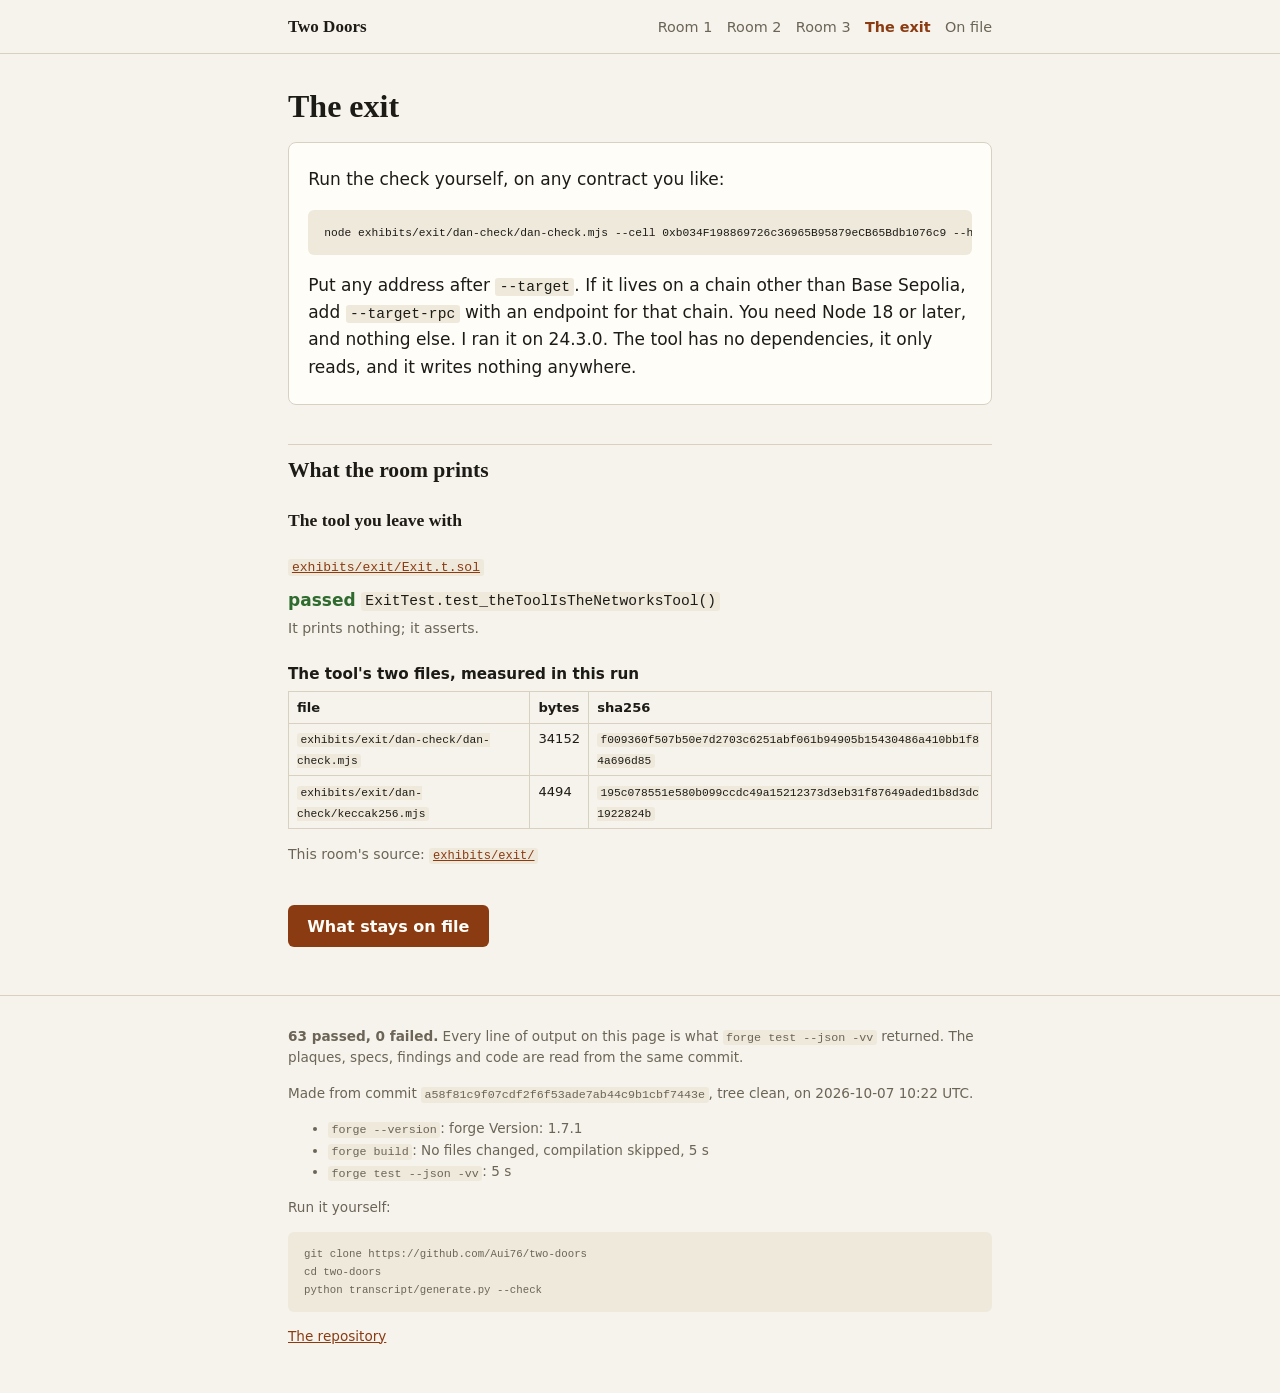
==== transcript/site/exit.html @ e461af33 "The transcript and the walk are made from a58f81c generate.py ran from a clean tree at a58f81c on 20" ====
<!doctype html>
<html lang="en">
<head>
<meta charset="utf-8">
<meta name="viewport" content="width=device-width, initial-scale=1">
<title>The exit · Two Doors</title>
<meta name="description" content="A museum where you stand inside a real hack at the block before it happened and find the loophole yourself.">
<link rel="stylesheet" href="style.css">
<script>document.documentElement.className = "js";</script>
<script src="walk.js" defer></script>
</head>
<body>
<header><div class="bar"><a class="home" href="index.html">Two Doors</a><nav><a href="room-1.html">Room 1</a><a href="room-2.html">Room 2</a><a href="room-3.html">Room 3</a><a href="exit.html" aria-current="page">The exit</a><a href="record.html">On file</a></nav></div></header>
<main>
<h1>The exit</h1>
<div class="plaque">
<p>Run the check yourself, on any contract you like:</p>
<pre><code class="language-text">node exhibits/exit/dan-check/dan-check.mjs --cell 0xb034F198869726c36965B95879eCB65Bdb1076c9 --home-rpc https://sepolia.base.org --deep --target 0xYOURS</code></pre>
<p>Put any address after <code>--target</code>. If it lives on a chain other than Base Sepolia, add <code>--target-rpc</code> with an endpoint for that chain. You need Node 18 or later, and nothing else. I ran it on 24.3.0. The tool has no dependencies, it only reads, and it writes nothing anywhere.</p>
</div>
<h2>What the room prints</h2>
<h3>The tool you leave with</h3>
<h4><a href="https://github.com/Aui76/two-doors/blob/main/exhibits/exit/Exit.t.sol"><code>exhibits/exit/Exit.t.sol</code></a></h4>
<div class="test"><p><span class="pass">passed</span> <code>ExitTest.test_theToolIsTheNetworksTool()</code></p>
<p class="muted">It prints nothing; it asserts.</p>
</div>
<h4>The tool&#x27;s two files, measured in this run</h4>
<table><thead><tr><th>file</th><th>bytes</th><th>sha256</th></tr></thead><tbody><tr><td><code>exhibits/exit/dan-check/dan-check.mjs</code></td><td>34152</td><td><code>f009360f507b50e7d2703c6251abf061b94905b15430486a410bb1f84a696d85</code></td></tr><tr><td><code>exhibits/exit/dan-check/keccak256.mjs</code></td><td>4494</td><td><code>195c078551e580b099ccdc49a15212373d3eb31f87649aded1b8d3dc1922824b</code></td></tr></tbody></table>
<p class="src">This room's source: <a href="https://github.com/Aui76/two-doors/tree/main/exhibits/exit"><code>exhibits/exit/</code></a></p>
<p class="next"><a class="btn" href="record.html">What stays on file</a></p>
</main>
<footer><div class="bar">
<p><strong>63 passed, 0 failed.</strong> Every line of output on this page is what <code>forge test --json -vv</code> returned. The plaques, specs, findings and code are read from the same commit.</p>
<!-- stamp -->
<p>Made from commit <code>a58f81c9f07cdf2f6f53ade7ab44c9b1cbf7443e</code>, tree clean, on 2026-10-07 10:22 UTC.</p>
<ul><li><code>forge --version</code>: forge Version: 1.7.1</li><li><code>forge build</code>: No files changed, compilation skipped, 5 s</li><li><code>forge test --json -vv</code>: 5 s</li></ul>
<!-- /stamp -->
<p>Run it yourself:</p>
<pre><code>git clone https://github.com/Aui76/two-doors
cd two-doors
python transcript/generate.py --check</code></pre>
<p><a href="https://github.com/Aui76/two-doors">The repository</a></p>
</div></footer>
</body>
</html>
---- transcript/site/style.css ----
:root {
  --bg: #f6f3ec; --fg: #1d1b16; --muted: #6b6457; --rule: #d8d1c2; --card: #fffdf8;
  --code-bg: #efe9dc; --accent: #8a3b12; --accent-fg: #fffdf8; --ok: #2f6b2f; --bad: #a12a1a;
  --door: #ebe4d4;
}
@media (prefers-color-scheme: dark) {
  :root:not([data-theme="light"]) {
    --bg: #15140f; --fg: #ebe6da; --muted: #a39b8a; --rule: #3a362d; --card: #1d1b16;
    --code-bg: #24221b; --accent: #e08a52; --accent-fg: #15140f; --ok: #8cc58c; --bad: #ef8a78;
    --door: #26231b;
  }
}
:root[data-theme="dark"] {
  --bg: #15140f; --fg: #ebe6da; --muted: #a39b8a; --rule: #3a362d; --card: #1d1b16;
  --code-bg: #24221b; --accent: #e08a52; --accent-fg: #15140f; --ok: #8cc58c; --bad: #ef8a78;
  --door: #26231b;
}
* { box-sizing: border-box; }
html { -webkit-text-size-adjust: 100%; }
body { margin: 0; background: var(--bg); color: var(--fg);
  font: 17px/1.6 system-ui, -apple-system, "Segoe UI", sans-serif; }
main, header .bar, footer .bar { max-width: 46rem; margin: 0 auto; padding: 0 16px; }
header { border-bottom: 1px solid var(--rule); }
header .bar { display: flex; flex-wrap: wrap; gap: .25rem 1rem; align-items: baseline; padding-top: .8rem; padding-bottom: .8rem; }
header .home { font-family: Georgia, "Times New Roman", serif; font-weight: bold; color: var(--fg); text-decoration: none; margin-right: auto; }
header nav a { color: var(--muted); text-decoration: none; font-size: .9rem; }
header nav a[aria-current] { color: var(--accent); font-weight: 600; }
header nav { display: flex; flex-wrap: wrap; gap: .2rem .9rem; }
h1, h2, h3 { font-family: Georgia, "Times New Roman", serif; line-height: 1.25; }
h1 { font-size: 2rem; margin: 2rem 0 1rem; }
h2 { font-size: 1.35rem; margin: 2.4rem 0 .6rem; padding-top: .8rem; border-top: 1px solid var(--rule); }
h3 { font-size: 1.1rem; margin: 1.6rem 0 .4rem; }
h4 { font-size: .95rem; margin: 1.4rem 0 .3rem; font-weight: 600; }
a { color: var(--accent); }
code { font: .86em/1.4 ui-monospace, "Cascadia Mono", Consolas, monospace; background: var(--code-bg); padding: .08em .3em; border-radius: 3px; overflow-wrap: anywhere; }
pre { background: var(--code-bg); padding: .8rem 1rem; border-radius: 6px; overflow-x: auto; font-size: .82rem; line-height: 1.45; }
pre code { background: none; padding: 0; overflow-wrap: normal; }
blockquote { margin: 1rem 0; padding: .1rem 1rem; border-left: 3px solid var(--rule); color: var(--muted); }
table { border-collapse: collapse; font-size: .82rem; display: block; overflow-x: auto; }
th, td { border: 1px solid var(--rule); padding: .3rem .5rem; text-align: left; vertical-align: top; }
.lede { font-size: 1.12rem; }
.muted, .src { color: var(--muted); font-size: .88rem; }
.plaque { background: var(--card); border: 1px solid var(--rule); border-radius: 8px; padding: .4rem 1.2rem; }
.spec ol { padding-left: 1.4rem; }
.spec li { margin: .5rem 0; }
.spec li code.id { font-size: .78em; }
.excerpt pre { counter-reset: none; }
.ln { color: var(--muted); user-select: none; }
.test { margin: .5rem 0 .9rem; }
.test p { margin: .2rem 0; }
.pass { color: var(--ok); font-weight: 600; }
.fail { color: var(--bad); font-weight: 600; }
details { background: var(--card); border: 1px solid var(--rule); border-radius: 8px; padding: .6rem 1rem; margin: 1rem 0; }
details > summary { cursor: pointer; font-weight: 600; }
details.hunt > summary { color: var(--accent); }
details.hunt blockquote { color: var(--fg); border-left-color: var(--accent); font-size: 1.05rem; }
.btn { display: inline-block; background: var(--accent); color: var(--accent-fg); border: 0; border-radius: 6px;
  padding: .7rem 1.2rem; font: 600 1rem/1.2 system-ui, sans-serif; text-decoration: none; cursor: pointer; }
.btn:focus-visible, details > summary:focus-visible { outline: 3px solid var(--fg); outline-offset: 2px; }
.doors { display: grid; grid-template-columns: 1fr 1fr; gap: .8rem; margin: 1rem 0; }
@media (max-width: 560px) { .doors { grid-template-columns: 1fr; } }
.doors button { text-align: left; background: var(--door); color: var(--fg); border: 1px solid var(--rule);
  border-radius: 8px; padding: .9rem 1rem; font: inherit; cursor: pointer; }
.doors button strong { display: block; font-family: Georgia, serif; font-size: 1.1rem; }
.doors button[aria-pressed="true"] { border-color: var(--accent); box-shadow: inset 0 0 0 2px var(--accent); }
.door { border-left: 3px solid var(--accent); padding-left: 1rem; margin: 1.5rem 0; }
.js .door:not(.open) { display: none; }
dl.filed dt { font-weight: 600; margin-top: .6rem; }
dl.filed dd { margin: 0; }
.next { margin: 2.5rem 0 1rem; }
footer { border-top: 1px solid var(--rule); margin-top: 3rem; }
footer .bar { padding-top: 1rem; padding-bottom: 2rem; font-size: .85rem; color: var(--muted); }
footer pre { font-size: .78rem; }
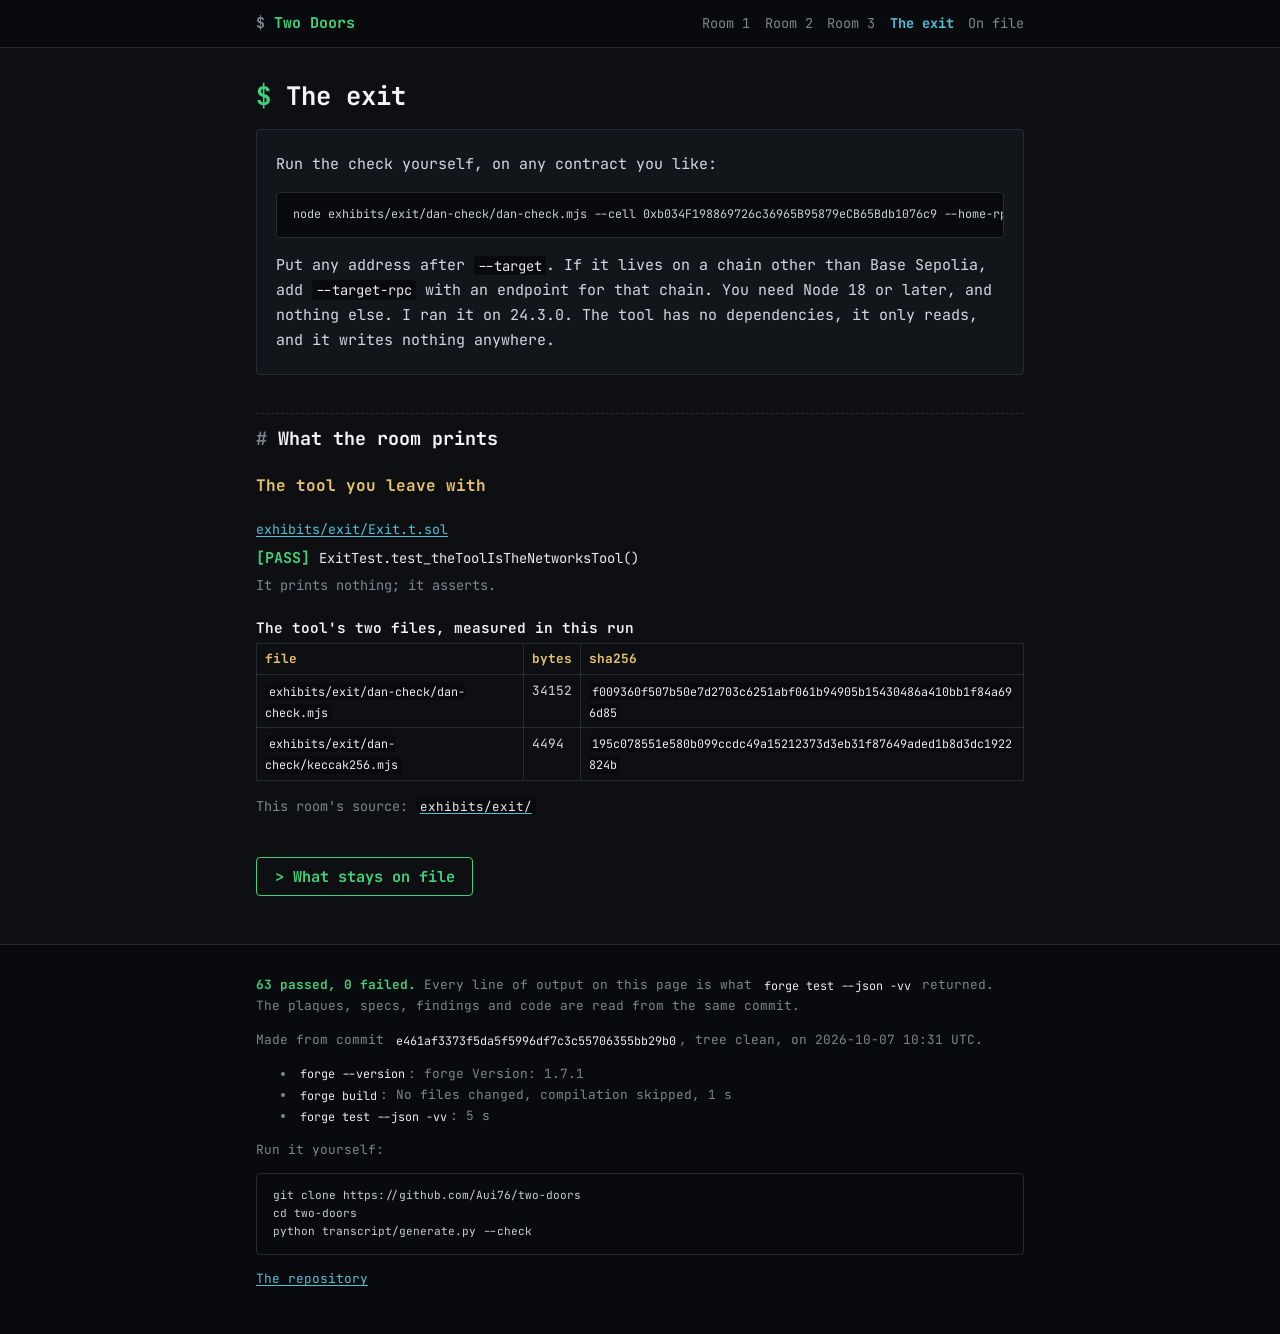
==== commit e4c6310e: "The walk looks like forge test in a terminal walk.py's stylesheet is now a dark terminal: one monosp" ====
--- a/transcript/site/exit.html
+++ b/transcript/site/exit.html
@@ -5,6 +5,9 @@
 <meta name="viewport" content="width=device-width, initial-scale=1">
 <title>The exit · Two Doors</title>
 <meta name="description" content="A museum where you stand inside a real hack at the block before it happened and find the loophole yourself.">
+<link rel="preconnect" href="https://fonts.googleapis.com">
+<link rel="preconnect" href="https://fonts.gstatic.com" crossorigin>
+<link rel="stylesheet" href="https://fonts.googleapis.com/css2?family=JetBrains+Mono:wght@400;600;700&display=swap">
 <link rel="stylesheet" href="style.css">
 <script>document.documentElement.className = "js";</script>
 <script src="walk.js" defer></script>
@@ -21,7 +24,7 @@
 <h2>What the room prints</h2>
 <h3>The tool you leave with</h3>
 <h4><a href="https://github.com/Aui76/two-doors/blob/main/exhibits/exit/Exit.t.sol"><code>exhibits/exit/Exit.t.sol</code></a></h4>
-<div class="test"><p><span class="pass">passed</span> <code>ExitTest.test_theToolIsTheNetworksTool()</code></p>
+<div class="test"><p><span class="pass">[PASS]</span> <code>ExitTest.test_theToolIsTheNetworksTool()</code></p>
 <p class="muted">It prints nothing; it asserts.</p>
 </div>
 <h4>The tool&#x27;s two files, measured in this run</h4>
@@ -32,8 +35,8 @@
 <footer><div class="bar">
 <p><strong>63 passed, 0 failed.</strong> Every line of output on this page is what <code>forge test --json -vv</code> returned. The plaques, specs, findings and code are read from the same commit.</p>
 <!-- stamp -->
-<p>Made from commit <code>a58f81c9f07cdf2f6f53ade7ab44c9b1cbf7443e</code>, tree clean, on 2026-10-07 10:22 UTC.</p>
-<ul><li><code>forge --version</code>: forge Version: 1.7.1</li><li><code>forge build</code>: No files changed, compilation skipped, 5 s</li><li><code>forge test --json -vv</code>: 5 s</li></ul>
+<p>Made from commit <code>e461af3373f5da5f5996df7c3c55706355bb29b0</code>, tree clean, on 2026-10-07 10:31 UTC.</p>
+<ul><li><code>forge --version</code>: forge Version: 1.7.1</li><li><code>forge build</code>: No files changed, compilation skipped, 1 s</li><li><code>forge test --json -vv</code>: 5 s</li></ul>
 <!-- /stamp -->
 <p>Run it yourself:</p>
 <pre><code>git clone https://github.com/Aui76/two-doors
--- a/transcript/site/style.css
+++ b/transcript/site/style.css
@@ -1,73 +1,75 @@
 :root {
-  --bg: #f6f3ec; --fg: #1d1b16; --muted: #6b6457; --rule: #d8d1c2; --card: #fffdf8;
-  --code-bg: #efe9dc; --accent: #8a3b12; --accent-fg: #fffdf8; --ok: #2f6b2f; --bad: #a12a1a;
-  --door: #ebe4d4;
-}
-@media (prefers-color-scheme: dark) {
-  :root:not([data-theme="light"]) {
-    --bg: #15140f; --fg: #ebe6da; --muted: #a39b8a; --rule: #3a362d; --card: #1d1b16;
-    --code-bg: #24221b; --accent: #e08a52; --accent-fg: #15140f; --ok: #8cc58c; --bad: #ef8a78;
-    --door: #26231b;
-  }
-}
-:root[data-theme="dark"] {
-  --bg: #15140f; --fg: #ebe6da; --muted: #a39b8a; --rule: #3a362d; --card: #1d1b16;
-  --code-bg: #24221b; --accent: #e08a52; --accent-fg: #15140f; --ok: #8cc58c; --bad: #ef8a78;
-  --door: #26231b;
+  color-scheme: dark;
+  --bg: #0d0f12; --fg: #d4d7dd; --muted: #7d8590; --rule: #262b33; --card: #12151a;
+  --code-bg: #080a0d; --accent: #4fc1d9; --accent-fg: #0d0f12; --ok: #3fd07a; --bad: #f2584f;
+  --warn: #e6c26a; --door: #12151a;
+  --mono: "JetBrains Mono", ui-monospace, "Cascadia Mono", "SF Mono", Menlo, Consolas, monospace;
 }
 * { box-sizing: border-box; }
 html { -webkit-text-size-adjust: 100%; }
-body { margin: 0; background: var(--bg); color: var(--fg);
-  font: 17px/1.6 system-ui, -apple-system, "Segoe UI", sans-serif; }
-main, header .bar, footer .bar { max-width: 46rem; margin: 0 auto; padding: 0 16px; }
-header { border-bottom: 1px solid var(--rule); }
-header .bar { display: flex; flex-wrap: wrap; gap: .25rem 1rem; align-items: baseline; padding-top: .8rem; padding-bottom: .8rem; }
-header .home { font-family: Georgia, "Times New Roman", serif; font-weight: bold; color: var(--fg); text-decoration: none; margin-right: auto; }
-header nav a { color: var(--muted); text-decoration: none; font-size: .9rem; }
-header nav a[aria-current] { color: var(--accent); font-weight: 600; }
+body { margin: 0; background: var(--bg); color: var(--fg); font: 15px/1.65 var(--mono); }
+main, header .bar, footer .bar { max-width: 50rem; margin: 0 auto; padding: 0 16px; }
+header { border-bottom: 1px solid var(--rule); background: var(--code-bg); }
+header .bar { display: flex; flex-wrap: wrap; gap: .25rem 1rem; align-items: baseline; padding-top: .7rem; padding-bottom: .7rem; }
+header .home { font-weight: 700; color: var(--ok); text-decoration: none; margin-right: auto; }
+header .home::before { content: "$ "; color: var(--muted); }
+header nav a { color: var(--muted); text-decoration: none; font-size: .85rem; }
+header nav a:hover { color: var(--fg); }
+header nav a[aria-current] { color: var(--accent); font-weight: 700; }
 header nav { display: flex; flex-wrap: wrap; gap: .2rem .9rem; }
-h1, h2, h3 { font-family: Georgia, "Times New Roman", serif; line-height: 1.25; }
-h1 { font-size: 2rem; margin: 2rem 0 1rem; }
-h2 { font-size: 1.35rem; margin: 2.4rem 0 .6rem; padding-top: .8rem; border-top: 1px solid var(--rule); }
-h3 { font-size: 1.1rem; margin: 1.6rem 0 .4rem; }
-h4 { font-size: .95rem; margin: 1.4rem 0 .3rem; font-weight: 600; }
-a { color: var(--accent); }
-code { font: .86em/1.4 ui-monospace, "Cascadia Mono", Consolas, monospace; background: var(--code-bg); padding: .08em .3em; border-radius: 3px; overflow-wrap: anywhere; }
-pre { background: var(--code-bg); padding: .8rem 1rem; border-radius: 6px; overflow-x: auto; font-size: .82rem; line-height: 1.45; }
-pre code { background: none; padding: 0; overflow-wrap: normal; }
-blockquote { margin: 1rem 0; padding: .1rem 1rem; border-left: 3px solid var(--rule); color: var(--muted); }
-table { border-collapse: collapse; font-size: .82rem; display: block; overflow-x: auto; }
+h1, h2, h3, h4 { font-family: var(--mono); line-height: 1.3; color: #f2f4f7; }
+h1 { font-size: 1.6rem; margin: 2rem 0 1rem; }
+h1::before { content: "$ "; color: var(--ok); }
+h2 { font-size: 1.15rem; margin: 2.4rem 0 .6rem; padding-top: .8rem; border-top: 1px dashed var(--rule); }
+h2::before { content: "# "; color: var(--muted); }
+h3 { font-size: 1rem; margin: 1.6rem 0 .4rem; color: var(--warn); }
+h4 { font-size: .9rem; margin: 1.4rem 0 .3rem; font-weight: 600; }
+a { color: var(--accent); text-underline-offset: 2px; }
+code { font: .92em/1.4 var(--mono); background: var(--code-bg); color: #e8eaee; padding: .05em .3em; border-radius: 3px; overflow-wrap: anywhere; }
+h4 a code, h4 code { background: none; padding: 0; color: var(--accent); }
+pre { background: var(--code-bg); border: 1px solid var(--rule); padding: .8rem 1rem; border-radius: 4px; overflow-x: auto; font-size: .8rem; line-height: 1.5; color: #c9cdd4; }
+pre code { background: none; padding: 0; overflow-wrap: normal; color: inherit; }
+blockquote { margin: 1rem 0; padding: .1rem 1rem; border-left: 2px solid var(--rule); color: var(--muted); }
+table { border-collapse: collapse; font-size: .8rem; display: block; overflow-x: auto; }
 th, td { border: 1px solid var(--rule); padding: .3rem .5rem; text-align: left; vertical-align: top; }
-.lede { font-size: 1.12rem; }
-.muted, .src { color: var(--muted); font-size: .88rem; }
-.plaque { background: var(--card); border: 1px solid var(--rule); border-radius: 8px; padding: .4rem 1.2rem; }
-.spec ol { padding-left: 1.4rem; }
+th { color: var(--warn); }
+.lede { font-size: 1rem; }
+.muted, .src { color: var(--muted); font-size: .85rem; }
+.plaque { background: var(--card); border: 1px solid var(--rule); border-radius: 4px; padding: .4rem 1.2rem; }
+.spec ol { padding-left: 1.6rem; }
 .spec li { margin: .5rem 0; }
-.spec li code.id { font-size: .78em; }
+.spec li::marker { color: var(--muted); }
+.spec li code.id { font-size: .85em; }
 .excerpt pre { counter-reset: none; }
-.ln { color: var(--muted); user-select: none; }
+.ln { color: #4a525d; user-select: none; }
 .test { margin: .5rem 0 .9rem; }
 .test p { margin: .2rem 0; }
-.pass { color: var(--ok); font-weight: 600; }
-.fail { color: var(--bad); font-weight: 600; }
-details { background: var(--card); border: 1px solid var(--rule); border-radius: 8px; padding: .6rem 1rem; margin: 1rem 0; }
-details > summary { cursor: pointer; font-weight: 600; }
-details.hunt > summary { color: var(--accent); }
-details.hunt blockquote { color: var(--fg); border-left-color: var(--accent); font-size: 1.05rem; }
-.btn { display: inline-block; background: var(--accent); color: var(--accent-fg); border: 0; border-radius: 6px;
-  padding: .7rem 1.2rem; font: 600 1rem/1.2 system-ui, sans-serif; text-decoration: none; cursor: pointer; }
-.btn:focus-visible, details > summary:focus-visible { outline: 3px solid var(--fg); outline-offset: 2px; }
+.test p code { background: none; padding: 0; }
+.pass { color: var(--ok); font-weight: 700; }
+.fail { color: var(--bad); font-weight: 700; }
+details { background: var(--card); border: 1px solid var(--rule); border-radius: 4px; padding: .6rem 1rem; margin: 1rem 0; }
+details > summary { cursor: pointer; font-weight: 700; }
+details.hunt > summary { color: var(--warn); }
+details.hunt blockquote { color: var(--fg); border-left-color: var(--warn); }
+.btn { display: inline-block; background: transparent; color: var(--ok); border: 1px solid var(--ok); border-radius: 4px;
+  padding: .6rem 1.1rem; font: 700 .95rem/1.2 var(--mono); text-decoration: none; cursor: pointer; }
+.btn::before { content: "> "; }
+.btn:hover { background: var(--ok); color: var(--bg); }
+.btn:focus-visible, details > summary:focus-visible, .doors button:focus-visible { outline: 2px solid var(--accent); outline-offset: 2px; }
 .doors { display: grid; grid-template-columns: 1fr 1fr; gap: .8rem; margin: 1rem 0; }
 @media (max-width: 560px) { .doors { grid-template-columns: 1fr; } }
 .doors button { text-align: left; background: var(--door); color: var(--fg); border: 1px solid var(--rule);
-  border-radius: 8px; padding: .9rem 1rem; font: inherit; cursor: pointer; }
-.doors button strong { display: block; font-family: Georgia, serif; font-size: 1.1rem; }
-.doors button[aria-pressed="true"] { border-color: var(--accent); box-shadow: inset 0 0 0 2px var(--accent); }
-.door { border-left: 3px solid var(--accent); padding-left: 1rem; margin: 1.5rem 0; }
+  border-radius: 4px; padding: .9rem 1rem; font: inherit; cursor: pointer; }
+.doors button:hover { border-color: var(--muted); }
+.doors button strong { display: block; font-size: 1rem; color: var(--accent); }
+.doors button[aria-pressed="true"] { border-color: var(--ok); box-shadow: inset 0 0 0 1px var(--ok); }
+.doors button[aria-pressed="true"] strong { color: var(--ok); }
+.door { border-left: 2px solid var(--ok); padding-left: 1rem; margin: 1.5rem 0; }
 .js .door:not(.open) { display: none; }
-dl.filed dt { font-weight: 600; margin-top: .6rem; }
+dl.filed dt { font-weight: 700; margin-top: .6rem; color: var(--warn); }
 dl.filed dd { margin: 0; }
 .next { margin: 2.5rem 0 1rem; }
-footer { border-top: 1px solid var(--rule); margin-top: 3rem; }
-footer .bar { padding-top: 1rem; padding-bottom: 2rem; font-size: .85rem; color: var(--muted); }
-footer pre { font-size: .78rem; }
+footer { border-top: 1px solid var(--rule); margin-top: 3rem; background: var(--code-bg); }
+footer .bar { padding-top: 1rem; padding-bottom: 2rem; font-size: .8rem; color: var(--muted); }
+footer strong { color: var(--ok); }
+footer pre { font-size: .76rem; }
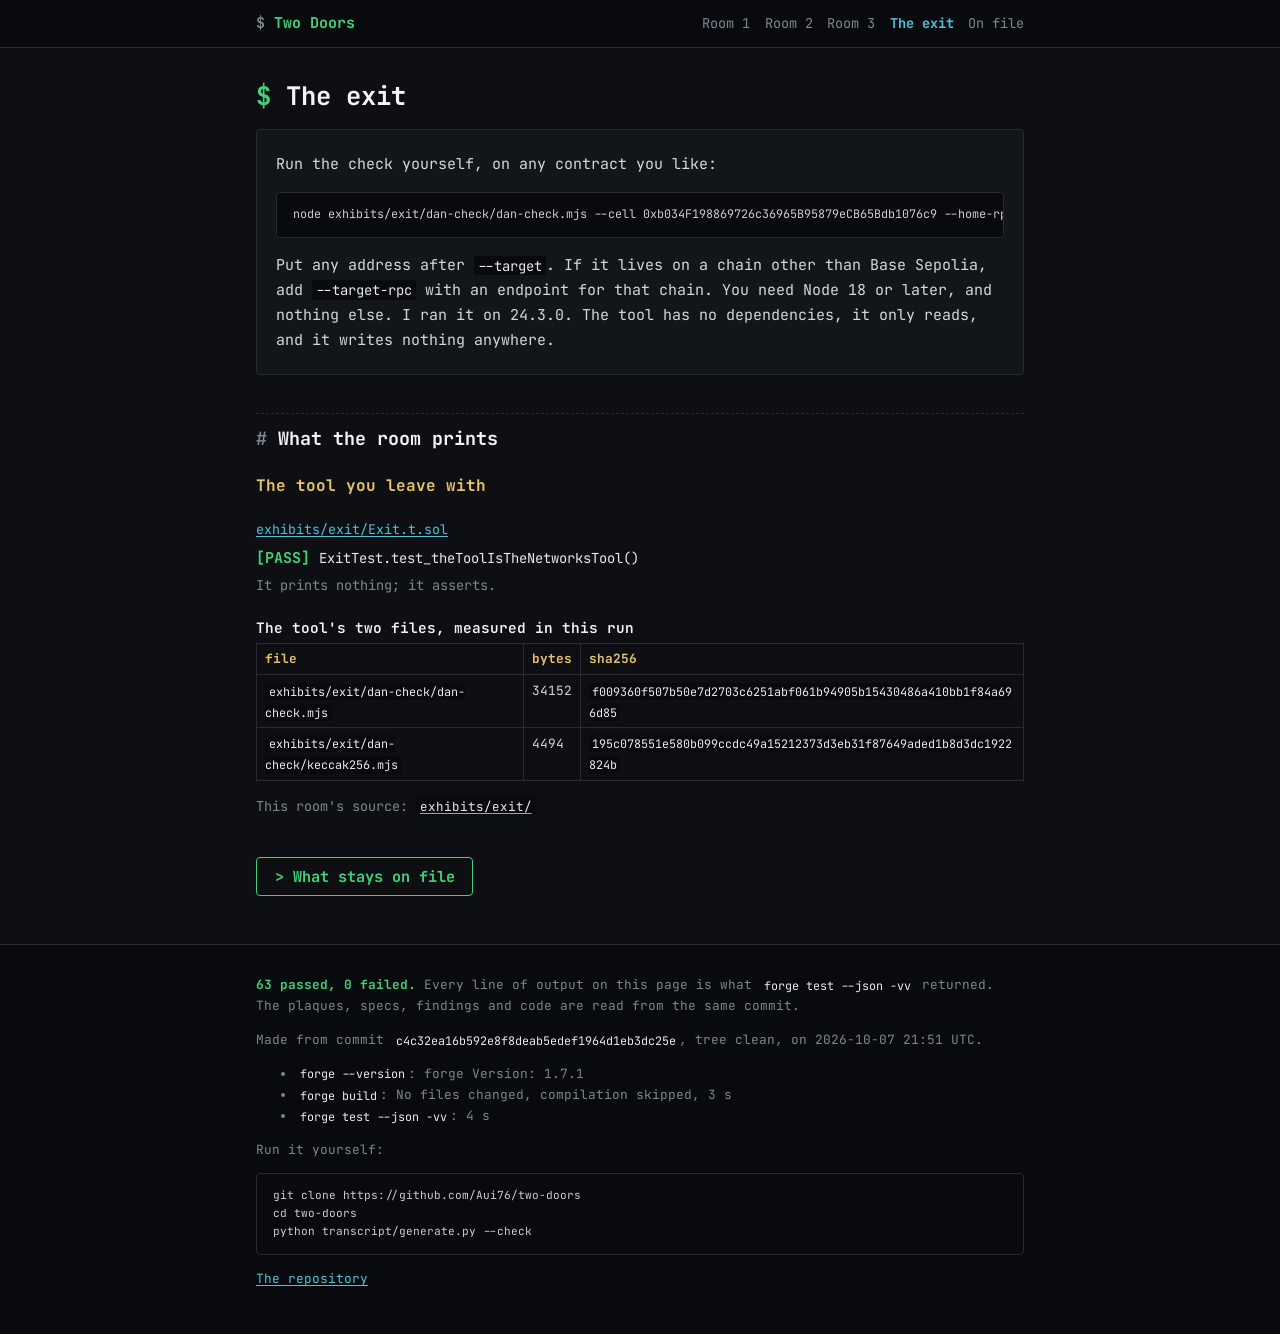
==== commit 85c036f9: "The transcript and the walk are made from c4c32ea generate.py ran from a clean tree at c4c32ea on 20" ====
--- a/transcript/site/exit.html
+++ b/transcript/site/exit.html
@@ -1,4 +1,5 @@
 <!doctype html>
+<!-- SPDX-License-Identifier: MIT -->
 <html lang="en">
 <head>
 <meta charset="utf-8">
@@ -35,8 +36,8 @@
 <footer><div class="bar">
 <p><strong>63 passed, 0 failed.</strong> Every line of output on this page is what <code>forge test --json -vv</code> returned. The plaques, specs, findings and code are read from the same commit.</p>
 <!-- stamp -->
-<p>Made from commit <code>e461af3373f5da5f5996df7c3c55706355bb29b0</code>, tree clean, on 2026-10-07 10:31 UTC.</p>
-<ul><li><code>forge --version</code>: forge Version: 1.7.1</li><li><code>forge build</code>: No files changed, compilation skipped, 1 s</li><li><code>forge test --json -vv</code>: 5 s</li></ul>
+<p>Made from commit <code>c4c32ea16b592e8f8deab5edef1964d1eb3dc25e</code>, tree clean, on 2026-10-07 21:51 UTC.</p>
+<ul><li><code>forge --version</code>: forge Version: 1.7.1</li><li><code>forge build</code>: No files changed, compilation skipped, 3 s</li><li><code>forge test --json -vv</code>: 4 s</li></ul>
 <!-- /stamp -->
 <p>Run it yourself:</p>
 <pre><code>git clone https://github.com/Aui76/two-doors
--- a/transcript/site/style.css
+++ b/transcript/site/style.css
@@ -1,3 +1,4 @@
+/* SPDX-License-Identifier: MIT */
 :root {
   color-scheme: dark;
   --bg: #0d0f12; --fg: #d4d7dd; --muted: #7d8590; --rule: #262b33; --card: #12151a;
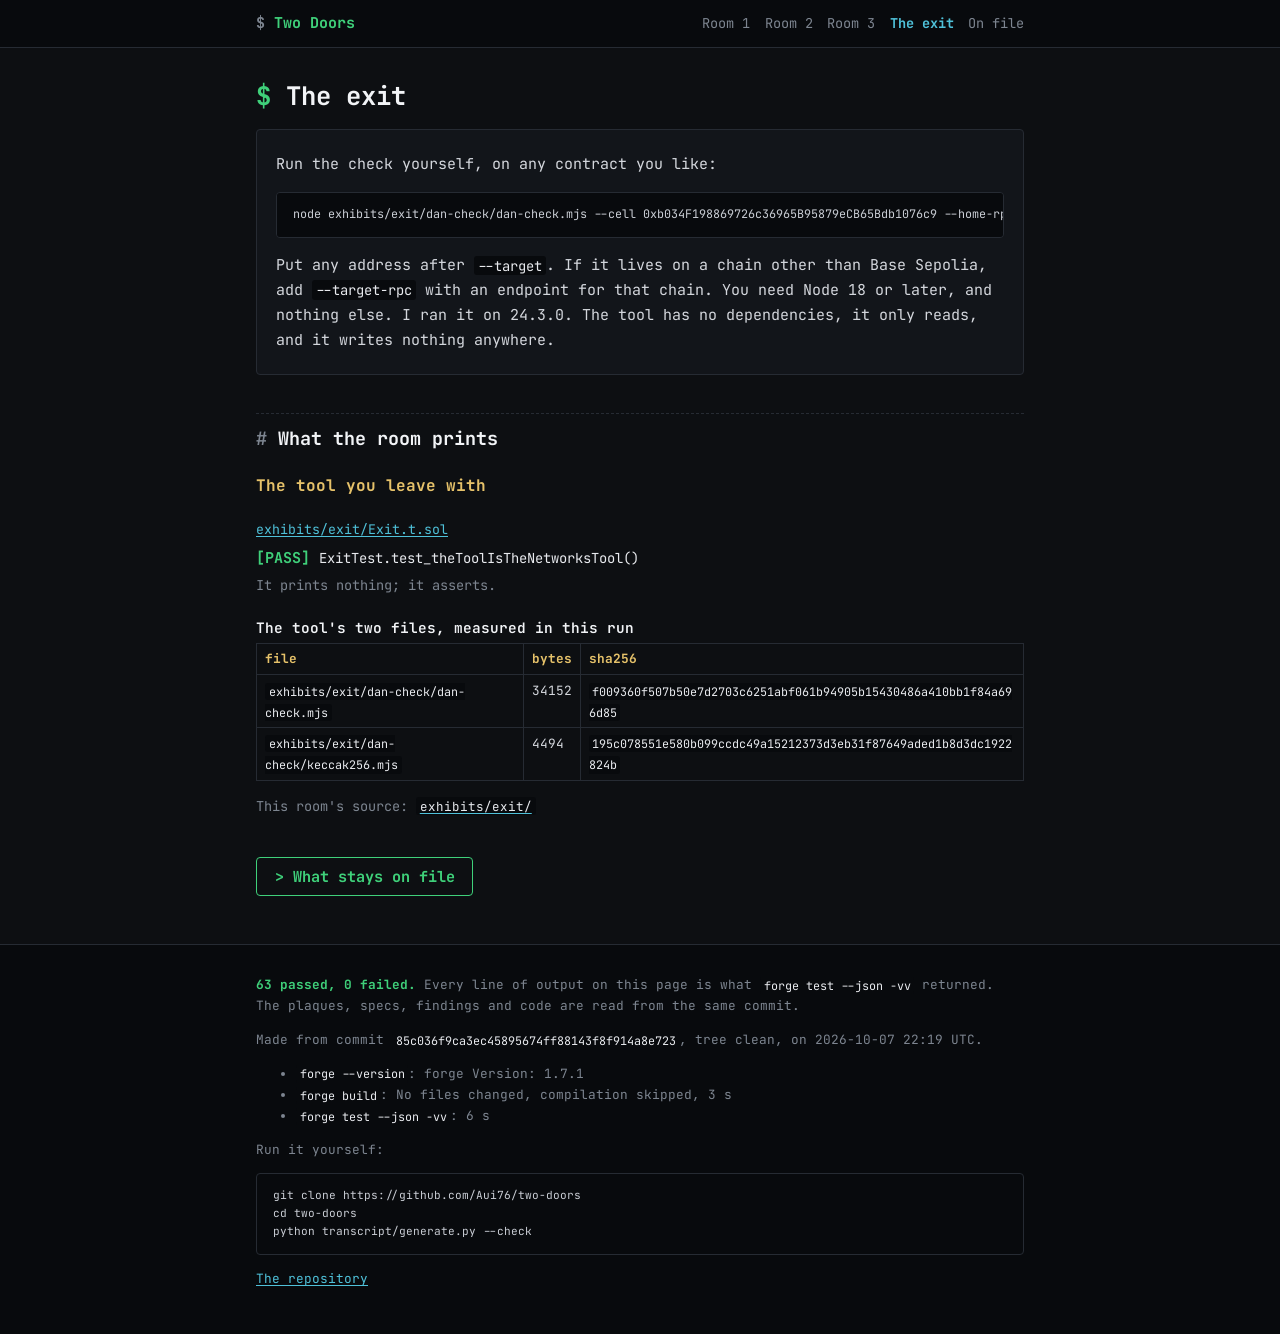
==== commit efef3d0d: "The walk counts its visitors with Vercel Web Analytics walk.py writes two lines into the head of eve" ====
--- a/transcript/site/exit.html
+++ b/transcript/site/exit.html
@@ -12,6 +12,8 @@
 <link rel="stylesheet" href="style.css">
 <script>document.documentElement.className = "js";</script>
 <script src="walk.js" defer></script>
+<script>window.va = window.va || function () { (window.vaq = window.vaq || []).push(arguments); };</script>
+<script src="/_vercel/insights/script.js" defer></script>
 </head>
 <body>
 <header><div class="bar"><a class="home" href="index.html">Two Doors</a><nav><a href="room-1.html">Room 1</a><a href="room-2.html">Room 2</a><a href="room-3.html">Room 3</a><a href="exit.html" aria-current="page">The exit</a><a href="record.html">On file</a></nav></div></header>
@@ -36,8 +38,8 @@
 <footer><div class="bar">
 <p><strong>63 passed, 0 failed.</strong> Every line of output on this page is what <code>forge test --json -vv</code> returned. The plaques, specs, findings and code are read from the same commit.</p>
 <!-- stamp -->
-<p>Made from commit <code>c4c32ea16b592e8f8deab5edef1964d1eb3dc25e</code>, tree clean, on 2026-10-07 21:51 UTC.</p>
-<ul><li><code>forge --version</code>: forge Version: 1.7.1</li><li><code>forge build</code>: No files changed, compilation skipped, 3 s</li><li><code>forge test --json -vv</code>: 4 s</li></ul>
+<p>Made from commit <code>85c036f9ca3ec45895674ff88143f8f914a8e723</code>, tree clean, on 2026-10-07 22:19 UTC.</p>
+<ul><li><code>forge --version</code>: forge Version: 1.7.1</li><li><code>forge build</code>: No files changed, compilation skipped, 3 s</li><li><code>forge test --json -vv</code>: 6 s</li></ul>
 <!-- /stamp -->
 <p>Run it yourself:</p>
 <pre><code>git clone https://github.com/Aui76/two-doors
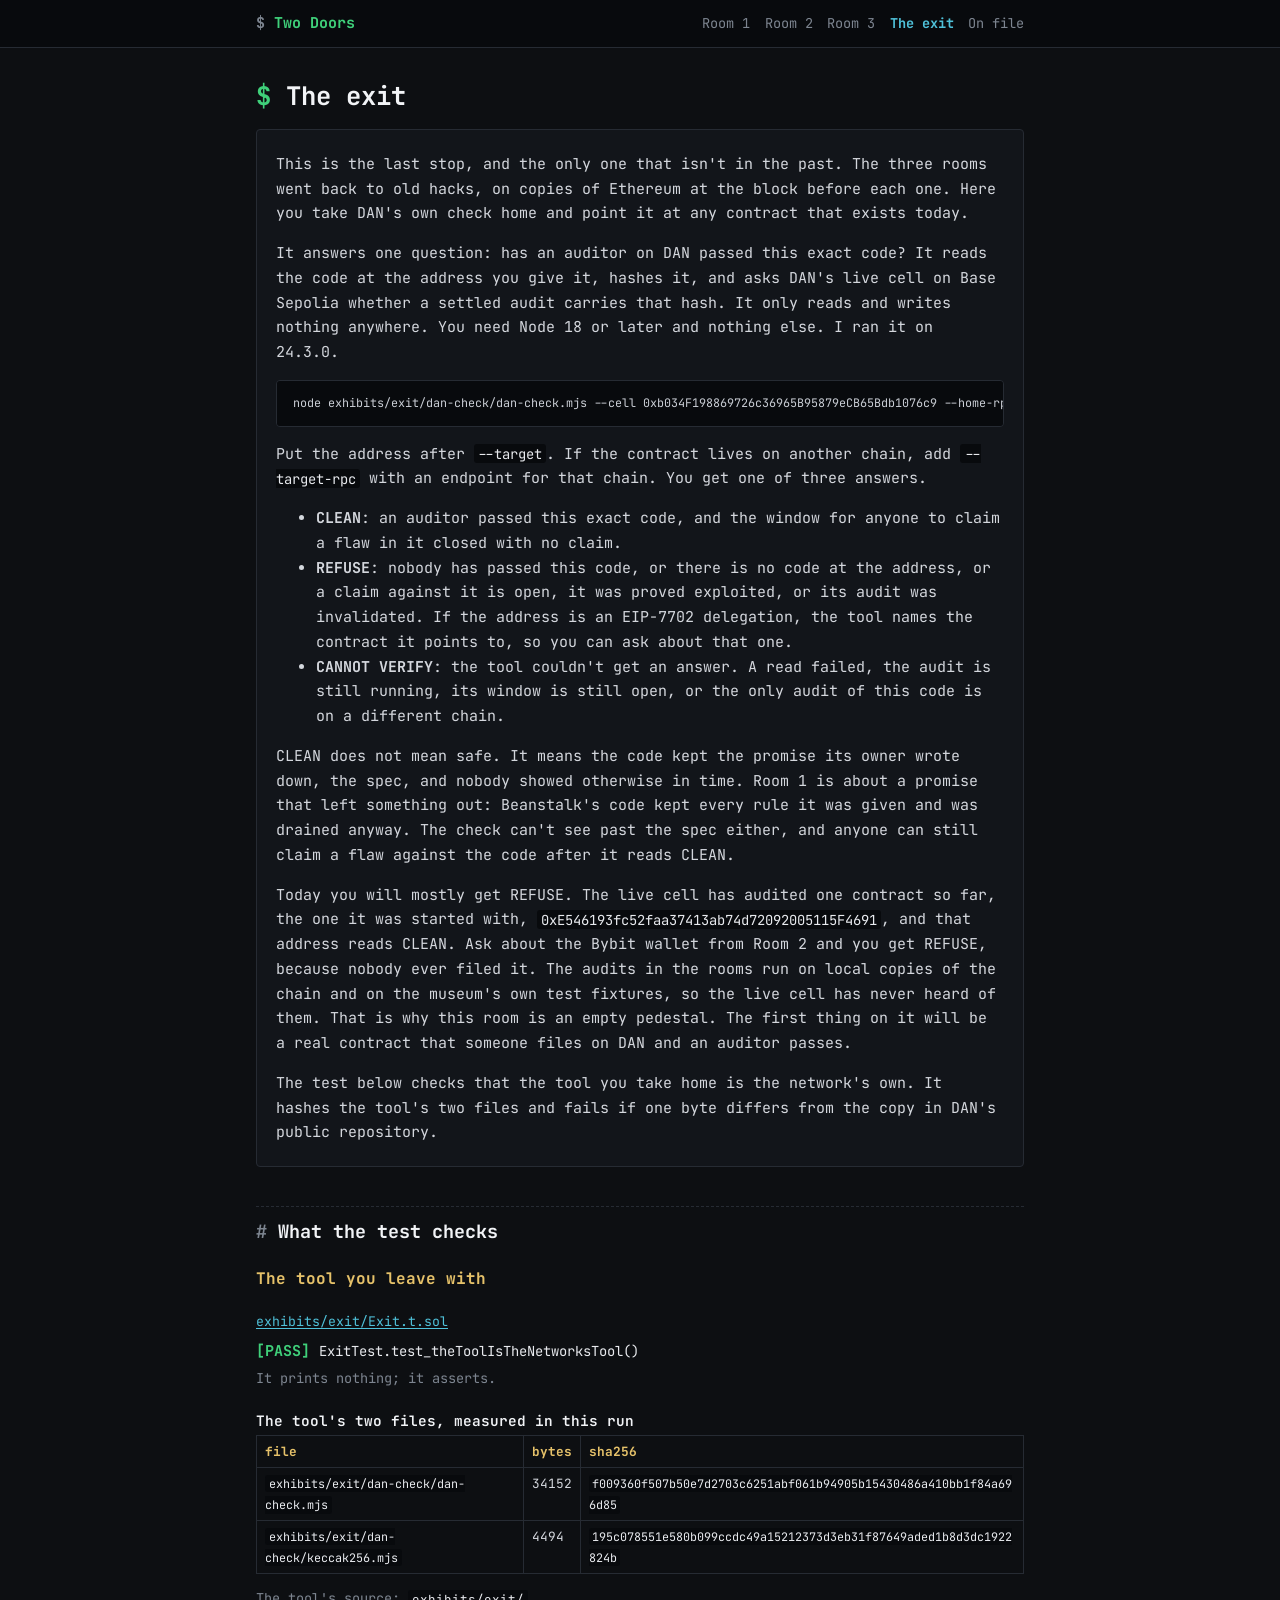
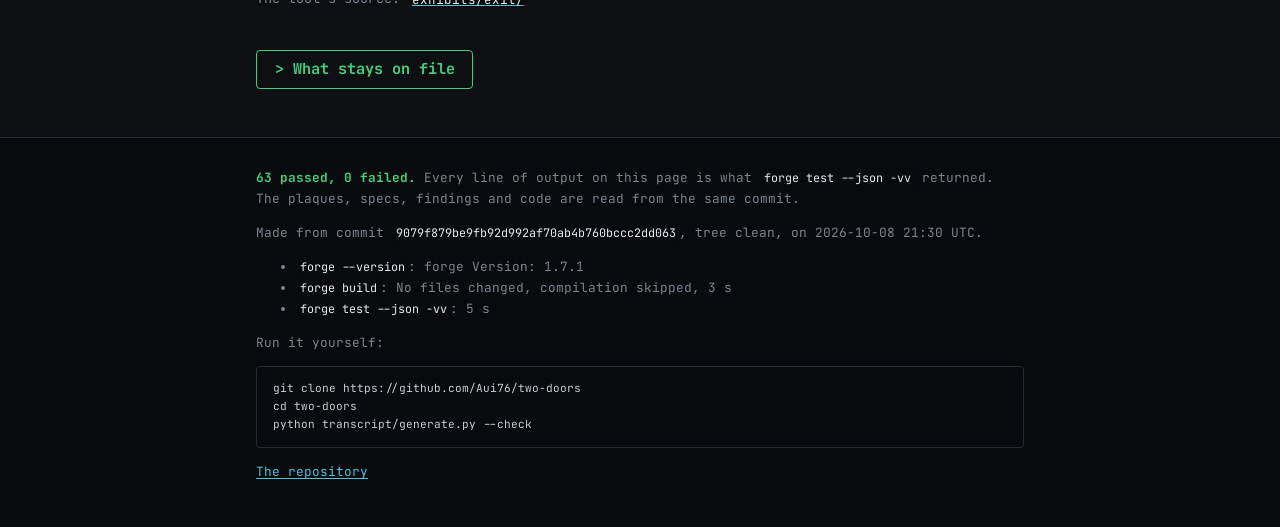
==== commit abff8ece: "The transcript and the walk are made from 9079f87 The exit page now carries its whole plaque. Every " ====
--- a/transcript/site/exit.html
+++ b/transcript/site/exit.html
@@ -20,11 +20,16 @@
 <main>
 <h1>The exit</h1>
 <div class="plaque">
-<p>Run the check yourself, on any contract you like:</p>
+<p>This is the last stop, and the only one that isn&#x27;t in the past. The three rooms went back to old hacks, on copies of Ethereum at the block before each one. Here you take DAN&#x27;s own check home and point it at any contract that exists today.</p>
+<p>It answers one question: has an auditor on DAN passed this exact code? It reads the code at the address you give it, hashes it, and asks DAN&#x27;s live cell on Base Sepolia whether a settled audit carries that hash. It only reads and writes nothing anywhere. You need Node 18 or later and nothing else. I ran it on 24.3.0.</p>
 <pre><code class="language-text">node exhibits/exit/dan-check/dan-check.mjs --cell 0xb034F198869726c36965B95879eCB65Bdb1076c9 --home-rpc https://sepolia.base.org --deep --target 0xYOURS</code></pre>
-<p>Put any address after <code>--target</code>. If it lives on a chain other than Base Sepolia, add <code>--target-rpc</code> with an endpoint for that chain. You need Node 18 or later, and nothing else. I ran it on 24.3.0. The tool has no dependencies, it only reads, and it writes nothing anywhere.</p>
+<p>Put the address after <code>--target</code>. If the contract lives on another chain, add <code>--target-rpc</code> with an endpoint for that chain. You get one of three answers.</p>
+<ul><li><strong>CLEAN</strong>: an auditor passed this exact code, and the window for anyone to claim a flaw in it closed with no claim.</li><li><strong>REFUSE</strong>: nobody has passed this code, or there is no code at the address, or a claim against it is open, it was proved exploited, or its audit was invalidated. If the address is an EIP-7702 delegation, the tool names the contract it points to, so you can ask about that one.</li><li><strong>CANNOT VERIFY</strong>: the tool couldn&#x27;t get an answer. A read failed, the audit is still running, its window is still open, or the only audit of this code is on a different chain.</li></ul>
+<p>CLEAN does not mean safe. It means the code kept the promise its owner wrote down, the spec, and nobody showed otherwise in time. Room 1 is about a promise that left something out: Beanstalk&#x27;s code kept every rule it was given and was drained anyway. The check can&#x27;t see past the spec either, and anyone can still claim a flaw against the code after it reads CLEAN.</p>
+<p>Today you will mostly get REFUSE. The live cell has audited one contract so far, the one it was started with, <code>0xE546193fc52faa37413ab74d72092005115F4691</code>, and that address reads CLEAN. Ask about the Bybit wallet from Room 2 and you get REFUSE, because nobody ever filed it. The audits in the rooms run on local copies of the chain and on the museum&#x27;s own test fixtures, so the live cell has never heard of them. That is why this room is an empty pedestal. The first thing on it will be a real contract that someone files on DAN and an auditor passes.</p>
+<p>The test below checks that the tool you take home is the network&#x27;s own. It hashes the tool&#x27;s two files and fails if one byte differs from the copy in DAN&#x27;s public repository.</p>
 </div>
-<h2>What the room prints</h2>
+<h2>What the test checks</h2>
 <h3>The tool you leave with</h3>
 <h4><a href="https://github.com/Aui76/two-doors/blob/main/exhibits/exit/Exit.t.sol"><code>exhibits/exit/Exit.t.sol</code></a></h4>
 <div class="test"><p><span class="pass">[PASS]</span> <code>ExitTest.test_theToolIsTheNetworksTool()</code></p>
@@ -32,14 +37,14 @@
 </div>
 <h4>The tool&#x27;s two files, measured in this run</h4>
 <table><thead><tr><th>file</th><th>bytes</th><th>sha256</th></tr></thead><tbody><tr><td><code>exhibits/exit/dan-check/dan-check.mjs</code></td><td>34152</td><td><code>f009360f507b50e7d2703c6251abf061b94905b15430486a410bb1f84a696d85</code></td></tr><tr><td><code>exhibits/exit/dan-check/keccak256.mjs</code></td><td>4494</td><td><code>195c078551e580b099ccdc49a15212373d3eb31f87649aded1b8d3dc1922824b</code></td></tr></tbody></table>
-<p class="src">This room's source: <a href="https://github.com/Aui76/two-doors/tree/main/exhibits/exit"><code>exhibits/exit/</code></a></p>
+<p class="src">The tool's source: <a href="https://github.com/Aui76/two-doors/tree/main/exhibits/exit"><code>exhibits/exit/</code></a></p>
 <p class="next"><a class="btn" href="record.html">What stays on file</a></p>
 </main>
 <footer><div class="bar">
 <p><strong>63 passed, 0 failed.</strong> Every line of output on this page is what <code>forge test --json -vv</code> returned. The plaques, specs, findings and code are read from the same commit.</p>
 <!-- stamp -->
-<p>Made from commit <code>85c036f9ca3ec45895674ff88143f8f914a8e723</code>, tree clean, on 2026-10-07 22:19 UTC.</p>
-<ul><li><code>forge --version</code>: forge Version: 1.7.1</li><li><code>forge build</code>: No files changed, compilation skipped, 3 s</li><li><code>forge test --json -vv</code>: 6 s</li></ul>
+<p>Made from commit <code>9079f879be9fb92d992af70ab4b760bccc2dd063</code>, tree clean, on 2026-10-08 21:30 UTC.</p>
+<ul><li><code>forge --version</code>: forge Version: 1.7.1</li><li><code>forge build</code>: No files changed, compilation skipped, 3 s</li><li><code>forge test --json -vv</code>: 5 s</li></ul>
 <!-- /stamp -->
 <p>Run it yourself:</p>
 <pre><code>git clone https://github.com/Aui76/two-doors
